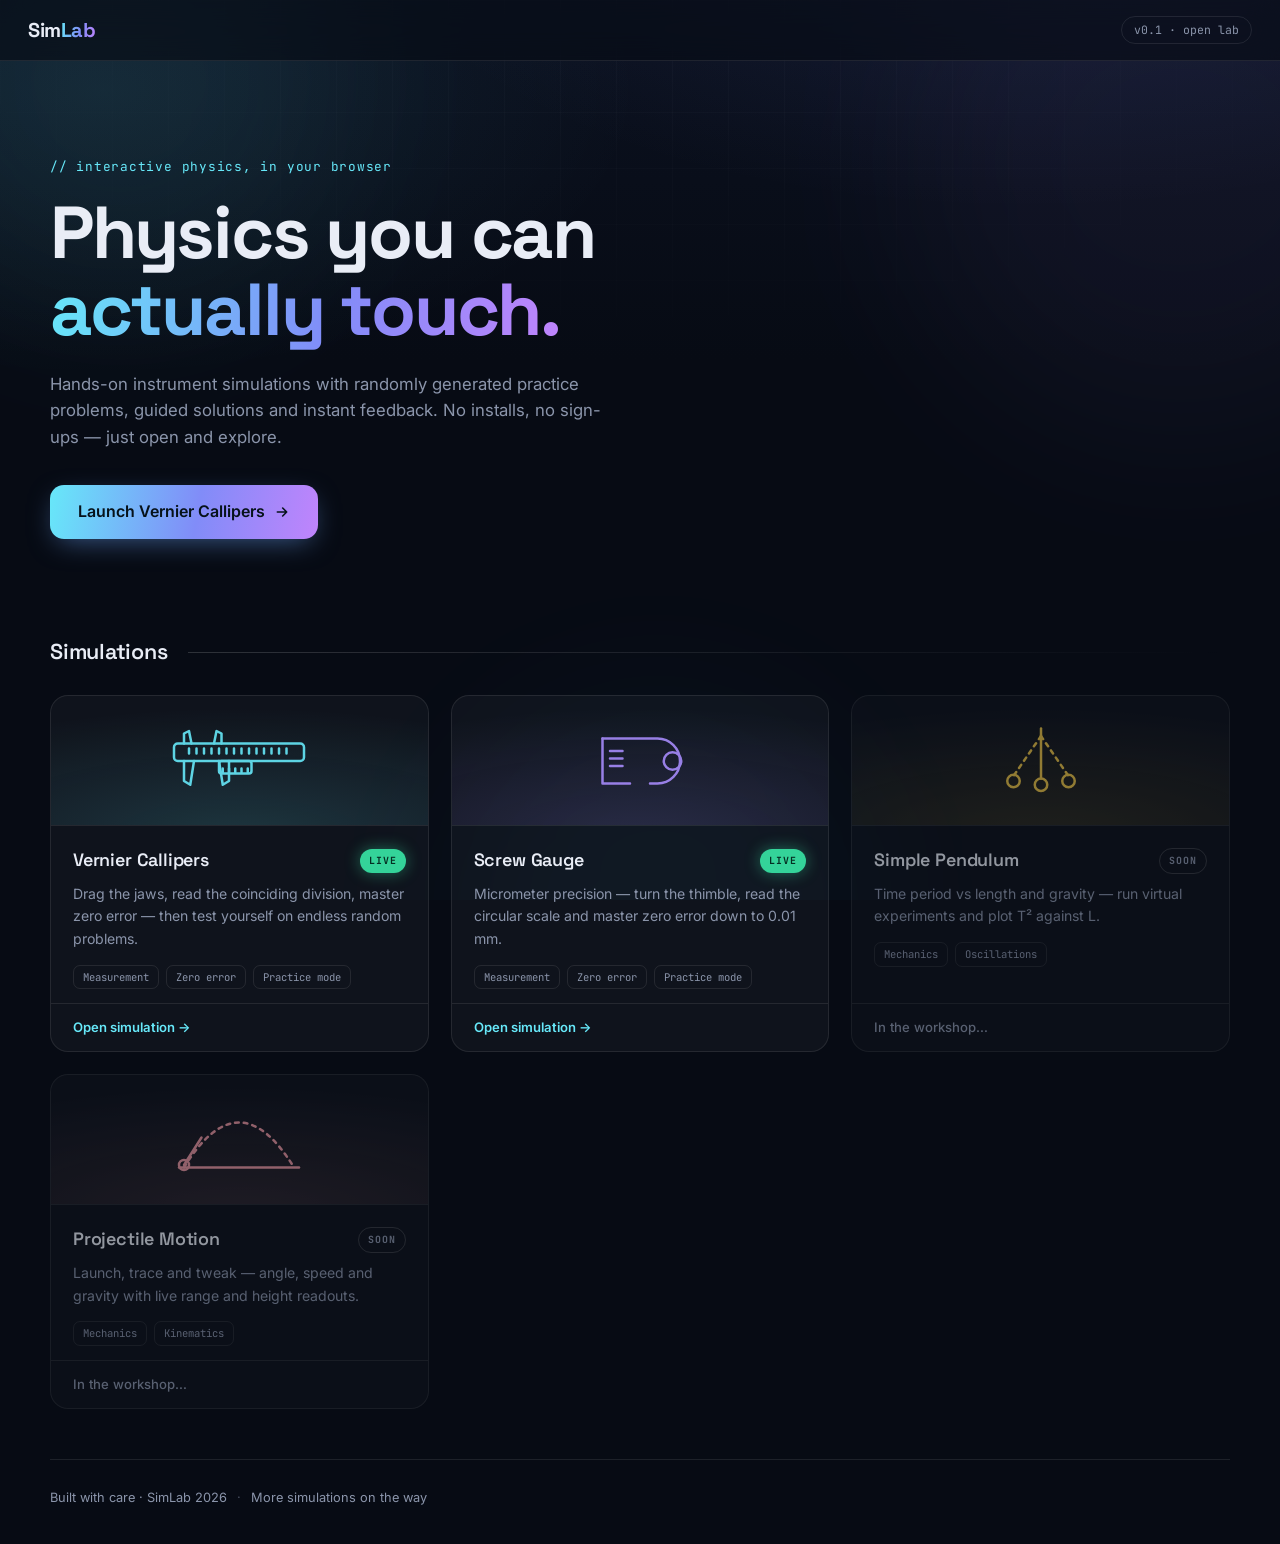
==== index.html @ 89badfee "committed by user" ====
<!DOCTYPE html>
<html lang="en">
<head>
<meta charset="UTF-8">
<meta name="viewport" content="width=device-width, initial-scale=1.0">
<title>SimLab — Interactive Physics Simulations</title>
<link rel="icon" href="data:image/svg+xml,%3Csvg xmlns='http://www.w3.org/2000/svg' viewBox='0 0 100 100'%3E%3Ctext y='.9em' font-size='90'%3E%F0%9F%93%90%3C/text%3E%3C/svg%3E">
<link rel="preconnect" href="https://fonts.googleapis.com">
<link rel="preconnect" href="https://fonts.gstatic.com" crossorigin>
<link href="https://fonts.googleapis.com/css2?family=Inter:wght@400;500;600;700&family=JetBrains+Mono:wght@500;700&family=Space+Grotesk:wght@500;600;700&display=swap" rel="stylesheet">
<link rel="stylesheet" href="assets/site.css">
</head>
<body>

<div class="bg-orbs" aria-hidden="true">
  <div class="orb orb-a"></div>
  <div class="orb orb-b"></div>
  <div class="orb orb-c"></div>
</div>

<nav class="nav">
  <a class="logo" href="index.html">Sim<span>Lab</span></a>
  <div class="nav-right">
    <span class="nav-tag">v0.1 · open lab</span>
  </div>
</nav>

<header class="hero container">
  <div class="hero-kicker">// interactive physics, in your browser</div>
  <h1>Physics you can<br><em>actually touch.</em></h1>
  <p class="hero-sub">Hands-on instrument simulations with randomly generated practice problems,
  guided solutions and instant feedback. No installs, no sign-ups — just open and explore.</p>
  <a class="btn btn-primary hero-cta" href="sims/vernier-caliper/index.html">
    Launch Vernier Callipers
    <svg width="16" height="16" viewBox="0 0 24 24" fill="none" stroke="currentColor" stroke-width="2.4" stroke-linecap="round" stroke-linejoin="round"><path d="M5 12h14M13 6l6 6-6 6"/></svg>
  </a>
</header>

<main class="container">
  <div class="section-head">
    <h2>Simulations</h2>
    <span class="section-line"></span>
  </div>

  <div class="sim-grid">

    <a class="sim-card live" href="sims/vernier-caliper/index.html">
      <div class="card-art art-teal">
        <svg viewBox="0 0 120 64" fill="none" stroke="currentColor" stroke-width="2" stroke-linecap="round" stroke-linejoin="round">
          <rect x="8" y="18" width="104" height="14" rx="3"/>
          <path d="M16 32v16l5 3 3-19"/>
          <path d="M52 32v16l-5 3-3-19"/>
          <path d="M16 18v-8l4-2 2 10"/>
          <path d="M46 18v-8l-4-2-2 10"/>
          <rect x="44" y="32" width="26" height="10" rx="2"/>
          <path d="M20 26v-4M26 26v-4M32 26v-4M38 26v-4M44 26v-4M50 26v-4M56 26v-4M62 26v-4M68 26v-4M74 26v-4M80 26v-4M86 26v-4M92 26v-4M98 26v-4"/>
          <path d="M47 38v3M52 38v3M57 38v3M62 38v3M67 38v3"/>
        </svg>
      </div>
      <div class="card-body">
        <div class="card-top">
          <h3>Vernier Callipers</h3>
          <span class="badge badge-live">LIVE</span>
        </div>
        <p>Drag the jaws, read the coinciding division, master zero error — then test yourself on endless random problems.</p>
        <div class="card-tags">
          <span>Measurement</span><span>Zero error</span><span>Practice mode</span>
        </div>
      </div>
      <div class="card-go">Open simulation →</div>
    </a>

    <a class="sim-card live" href="sims/screw-gauge/index.html">
      <div class="card-art art-violet">
        <svg viewBox="0 0 120 64" fill="none" stroke="currentColor" stroke-width="2" stroke-linecap="round" stroke-linejoin="round">
          <path d="M30 14h44a12 12 0 0 1 0 36h-6"/>
          <path d="M30 14v36h22"/>
          <path d="M36 24h10M36 30h10M36 36h10"/>
          <circle cx="86" cy="32" r="7"/>
        </svg>
      </div>
      <div class="card-body">
        <div class="card-top">
          <h3>Screw Gauge</h3>
          <span class="badge badge-live">LIVE</span>
        </div>
        <p>Micrometer precision — turn the thimble, read the circular scale and master zero error down to 0.01 mm.</p>
        <div class="card-tags"><span>Measurement</span><span>Zero error</span><span>Practice mode</span></div>
      </div>
      <div class="card-go">Open simulation →</div>
    </a>

    <div class="sim-card soon">
      <div class="card-art art-amber">
        <svg viewBox="0 0 120 64" fill="none" stroke="currentColor" stroke-width="2" stroke-linecap="round" stroke-linejoin="round">
          <path d="M60 6v6"/>
          <path d="M60 12 38 44M60 12l22 32" stroke-dasharray="3 4"/>
          <path d="M60 12 60 46" />
          <circle cx="38" cy="48" r="5"/>
          <circle cx="82" cy="48" r="5"/>
          <circle cx="60" cy="51" r="5"/>
        </svg>
      </div>
      <div class="card-body">
        <div class="card-top">
          <h3>Simple Pendulum</h3>
          <span class="badge badge-soon">SOON</span>
        </div>
        <p>Time period vs length and gravity — run virtual experiments and plot T² against L.</p>
        <div class="card-tags"><span>Mechanics</span><span>Oscillations</span></div>
      </div>
      <div class="card-go">In the workshop…</div>
    </div>

    <div class="sim-card soon">
      <div class="card-art art-rose">
        <svg viewBox="0 0 120 64" fill="none" stroke="currentColor" stroke-width="2" stroke-linecap="round" stroke-linejoin="round">
          <path d="M12 54h96"/>
          <path d="M16 54Q60 -18 104 54" stroke-dasharray="3 4"/>
          <circle cx="16" cy="52" r="4"/>
          <path d="M16 52l14-22" />
        </svg>
      </div>
      <div class="card-body">
        <div class="card-top">
          <h3>Projectile Motion</h3>
          <span class="badge badge-soon">SOON</span>
        </div>
        <p>Launch, trace and tweak — angle, speed and gravity with live range and height readouts.</p>
        <div class="card-tags"><span>Mechanics</span><span>Kinematics</span></div>
      </div>
      <div class="card-go">In the workshop…</div>
    </div>

  </div>
</main>

<footer class="footer container">
  <span>Built with care · SimLab 2026</span>
  <span class="foot-dot">·</span>
  <span>More simulations on the way</span>
</footer>

</body>
</html>
---- assets/site.css ----
/* ============ SimLab — shared base ============ */
:root {
  --bg: #070b14;
  --bg-2: #0b1120;
  --card: rgba(255, 255, 255, 0.035);
  --card-hover: rgba(255, 255, 255, 0.06);
  --line: rgba(255, 255, 255, 0.09);
  --line-strong: rgba(255, 255, 255, 0.16);
  --txt: #e9edf6;
  --mut: #8b95ab;
  --acc: #67e8f9;
  --acc-2: #a78bfa;
  --ok: #34d399;
  --err: #fb7185;
  --warn: #fbbf24;
  --grad: linear-gradient(100deg, #67e8f9, #818cf8 55%, #c084fc);
  --font-head: "Space Grotesk", "Inter", sans-serif;
  --font-body: "Inter", system-ui, sans-serif;
  --font-mono: "JetBrains Mono", ui-monospace, monospace;
  --radius: 18px;
  --shadow: 0 18px 50px -12px rgba(0, 0, 0, 0.55);
}

* { margin: 0; padding: 0; box-sizing: border-box; }

html { scroll-behavior: smooth; }

body {
  background: var(--bg);
  color: var(--txt);
  font-family: var(--font-body);
  font-size: 16px;
  line-height: 1.6;
  min-height: 100vh;
  overflow-x: hidden;
  -webkit-font-smoothing: antialiased;
}

::selection { background: rgba(103, 232, 249, 0.25); }

/* scrollbar */
::-webkit-scrollbar { width: 10px; height: 10px; }
::-webkit-scrollbar-track { background: var(--bg); }
::-webkit-scrollbar-thumb { background: #232c40; border-radius: 6px; border: 2px solid var(--bg); }
::-webkit-scrollbar-thumb:hover { background: #2f3a55; }

/* ============ ambient background ============ */
.bg-orbs {
  position: fixed; inset: 0;
  z-index: -1;
  overflow: hidden;
  background:
    radial-gradient(1100px 500px at 80% -10%, rgba(129, 140, 248, 0.10), transparent 60%),
    radial-gradient(900px 480px at 8% 10%, rgba(103, 232, 249, 0.08), transparent 60%),
    linear-gradient(180deg, var(--bg-2), var(--bg) 40%);
}
.bg-orbs::after {
  content: "";
  position: absolute; inset: 0;
  background-image:
    linear-gradient(rgba(255,255,255,0.025) 1px, transparent 1px),
    linear-gradient(90deg, rgba(255,255,255,0.025) 1px, transparent 1px);
  background-size: 56px 56px;
  mask-image: radial-gradient(ellipse 90% 60% at 50% 0%, black 10%, transparent 75%);
}
.orb { position: absolute; border-radius: 50%; filter: blur(90px); opacity: 0.5; }
.orb-a { width: 480px; height: 480px; background: rgba(103, 232, 249, 0.10); top: -160px; left: -120px; animation: drift 26s ease-in-out infinite alternate; }
.orb-b { width: 560px; height: 560px; background: rgba(167, 139, 250, 0.10); top: -120px; right: -180px; animation: drift 32s ease-in-out infinite alternate-reverse; }
.orb-c { width: 420px; height: 420px; background: rgba(56, 189, 248, 0.07); bottom: -220px; left: 35%; animation: drift 38s ease-in-out infinite alternate; }
@keyframes drift {
  from { transform: translate(0, 0) scale(1); }
  to   { transform: translate(60px, 40px) scale(1.12); }
}

/* ============ layout ============ */
.container {
  width: min(1180px, calc(100% - 48px));
  margin-inline: auto;
}

/* ============ nav ============ */
.nav {
  position: sticky; top: 0;
  z-index: 50;
  display: flex; align-items: center; justify-content: space-between;
  padding: 14px 28px;
  background: rgba(7, 11, 20, 0.65);
  backdrop-filter: blur(14px);
  -webkit-backdrop-filter: blur(14px);
  border-bottom: 1px solid var(--line);
}
.logo {
  font-family: var(--font-head);
  font-weight: 700;
  font-size: 1.25rem;
  letter-spacing: -0.02em;
  color: var(--txt);
  text-decoration: none;
}
.logo span {
  background: var(--grad);
  -webkit-background-clip: text;
  background-clip: text;
  color: transparent;
}
.nav-right { display: flex; align-items: center; gap: 14px; }
.nav-tag {
  font-family: var(--font-mono);
  font-size: 0.72rem;
  color: var(--mut);
  border: 1px solid var(--line);
  border-radius: 999px;
  padding: 4px 12px;
}
.nav-back {
  display: inline-flex; align-items: center; gap: 8px;
  font-size: 0.85rem; font-weight: 500;
  color: var(--mut);
  text-decoration: none;
  padding: 6px 14px;
  border: 1px solid var(--line);
  border-radius: 999px;
  transition: color 0.2s, border-color 0.2s, background 0.2s;
}
.nav-back:hover { color: var(--txt); border-color: var(--line-strong); background: var(--card); }

/* ============ buttons ============ */
.btn {
  display: inline-flex; align-items: center; justify-content: center; gap: 9px;
  font-family: var(--font-body);
  font-weight: 600;
  font-size: 0.92rem;
  padding: 11px 22px;
  border-radius: 12px;
  border: 1px solid var(--line);
  background: var(--card);
  color: var(--txt);
  cursor: pointer;
  text-decoration: none;
  transition: transform 0.15s ease, box-shadow 0.2s ease, background 0.2s, border-color 0.2s, opacity 0.2s;
  user-select: none;
}
.btn:hover { background: var(--card-hover); border-color: var(--line-strong); transform: translateY(-1px); }
.btn:active { transform: translateY(0px) scale(0.985); }
.btn:disabled { opacity: 0.45; pointer-events: none; }
.btn-primary {
  background: var(--grad);
  border: none;
  color: #06121a;
  box-shadow: 0 8px 28px -8px rgba(110, 168, 254, 0.55);
}
.btn-primary:hover { background: var(--grad); filter: brightness(1.08); box-shadow: 0 12px 32px -8px rgba(110, 168, 254, 0.7); }
.btn-ghost { background: transparent; }
.btn-sm { padding: 8px 14px; font-size: 0.82rem; border-radius: 10px; }

/* ============ hero (hub) ============ */
.hero { padding: 96px 0 70px; text-align: left; }
.hero-kicker {
  font-family: var(--font-mono);
  font-size: 0.8rem;
  color: var(--acc);
  letter-spacing: 0.06em;
  margin-bottom: 18px;
}
.hero h1 {
  font-family: var(--font-head);
  font-size: clamp(2.6rem, 6.4vw, 4.6rem);
  font-weight: 700;
  line-height: 1.04;
  letter-spacing: -0.03em;
}
.hero h1 em {
  font-style: normal;
  background: var(--grad);
  -webkit-background-clip: text;
  background-clip: text;
  color: transparent;
}
.hero-sub {
  max-width: 560px;
  margin-top: 22px;
  color: var(--mut);
  font-size: 1.05rem;
}
.hero-cta { margin-top: 34px; padding: 14px 28px; font-size: 1rem; border-radius: 14px; }

/* ============ section head ============ */
.section-head { display: flex; align-items: center; gap: 20px; margin: 26px 0 26px; }
.section-head h2 {
  font-family: var(--font-head);
  font-size: 1.35rem;
  font-weight: 600;
  letter-spacing: -0.01em;
}
.section-line { flex: 1; height: 1px; background: linear-gradient(90deg, var(--line-strong), transparent); }

/* ============ sim cards ============ */
.sim-grid {
  display: grid;
  grid-template-columns: repeat(auto-fill, minmax(300px, 1fr));
  gap: 22px;
  padding-bottom: 30px;
}
.sim-card {
  position: relative;
  display: flex; flex-direction: column;
  border: 1px solid var(--line);
  border-radius: var(--radius);
  background: var(--card);
  overflow: hidden;
  text-decoration: none;
  color: var(--txt);
  transition: transform 0.25s ease, border-color 0.25s, box-shadow 0.25s, background 0.25s;
}
.sim-card.live:hover {
  transform: translateY(-5px);
  border-color: rgba(103, 232, 249, 0.4);
  background: var(--card-hover);
  box-shadow: var(--shadow), 0 0 0 1px rgba(103, 232, 249, 0.15);
}
.sim-card.soon { opacity: 0.62; }
.card-art {
  height: 130px;
  display: grid; place-items: center;
  border-bottom: 1px solid var(--line);
}
.card-art svg { width: 150px; height: 80px; opacity: 0.9; }
.art-teal   { color: #67e8f9; background: radial-gradient(420px 130px at 50% 110%, rgba(103,232,249,0.16), transparent); }
.art-violet { color: #a78bfa; background: radial-gradient(420px 130px at 50% 110%, rgba(167,139,250,0.16), transparent); }
.art-amber  { color: #fcd34d; background: radial-gradient(420px 130px at 50% 110%, rgba(252,211,77,0.13), transparent); }
.art-rose   { color: #fda4af; background: radial-gradient(420px 130px at 50% 110%, rgba(253,164,175,0.13), transparent); }
.card-body { padding: 20px 22px 14px; flex: 1; }
.card-top { display: flex; align-items: center; justify-content: space-between; gap: 10px; margin-bottom: 8px; }
.card-top h3 { font-family: var(--font-head); font-size: 1.12rem; font-weight: 600; letter-spacing: -0.01em; }
.badge {
  font-family: var(--font-mono);
  font-size: 0.62rem;
  font-weight: 700;
  letter-spacing: 0.1em;
  padding: 4px 9px;
  border-radius: 999px;
}
.badge-live { color: #052e22; background: var(--ok); box-shadow: 0 0 16px rgba(52, 211, 153, 0.45); }
.badge-soon { color: var(--mut); border: 1px solid var(--line-strong); }
.card-body p { font-size: 0.88rem; color: var(--mut); }
.card-tags { display: flex; flex-wrap: wrap; gap: 7px; margin-top: 14px; }
.card-tags span {
  font-family: var(--font-mono);
  font-size: 0.66rem;
  color: var(--mut);
  border: 1px solid var(--line);
  padding: 3px 9px;
  border-radius: 7px;
}
.card-go {
  padding: 13px 22px;
  font-size: 0.82rem;
  font-weight: 600;
  color: var(--acc);
  border-top: 1px solid var(--line);
  transition: padding-left 0.2s ease;
}
.sim-card.soon .card-go { color: var(--mut); font-weight: 500; }
.sim-card.live:hover .card-go { padding-left: 28px; }

/* ============ footer ============ */
.footer {
  display: flex; align-items: center; gap: 10px;
  padding: 28px 0 36px;
  color: var(--mut);
  font-size: 0.8rem;
  border-top: 1px solid var(--line);
  margin-top: 20px;
}
.foot-dot { opacity: 0.5; }

@media (max-width: 640px) {
  .hero { padding: 64px 0 50px; }
  .nav { padding: 12px 18px; }
  .container { width: calc(100% - 32px); }
}
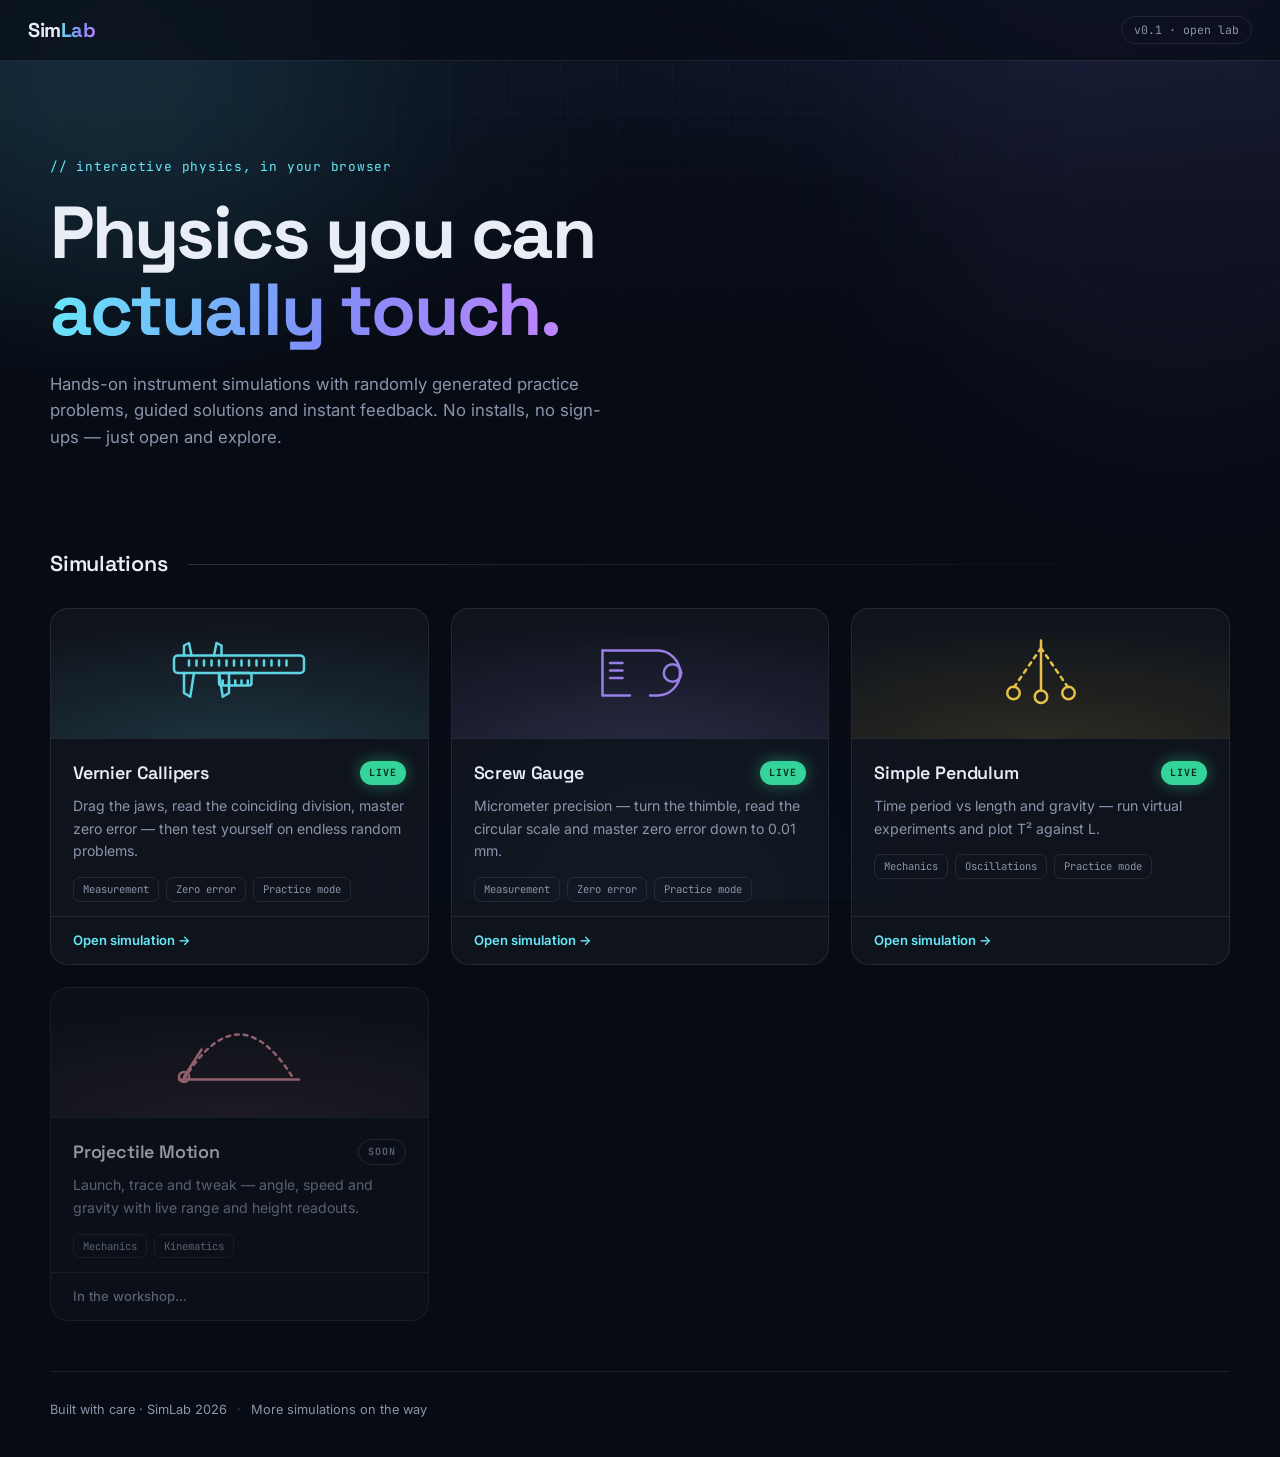
==== commit cb2b4c05: "committed by user" ====
--- a/index.html
+++ b/index.html
@@ -30,10 +30,6 @@
   <h1>Physics you can<br><em>actually touch.</em></h1>
   <p class="hero-sub">Hands-on instrument simulations with randomly generated practice problems,
   guided solutions and instant feedback. No installs, no sign-ups — just open and explore.</p>
-  <a class="btn btn-primary hero-cta" href="sims/vernier-caliper/index.html">
-    Launch Vernier Callipers
-    <svg width="16" height="16" viewBox="0 0 24 24" fill="none" stroke="currentColor" stroke-width="2.4" stroke-linecap="round" stroke-linejoin="round"><path d="M5 12h14M13 6l6 6-6 6"/></svg>
-  </a>
 </header>
 
 <main class="container">
@@ -90,7 +86,7 @@
       <div class="card-go">Open simulation →</div>
     </a>
 
-    <div class="sim-card soon">
+    <a class="sim-card live" href="sims/simple-pendulum/index.html">
       <div class="card-art art-amber">
         <svg viewBox="0 0 120 64" fill="none" stroke="currentColor" stroke-width="2" stroke-linecap="round" stroke-linejoin="round">
           <path d="M60 6v6"/>
@@ -104,13 +100,13 @@
       <div class="card-body">
         <div class="card-top">
           <h3>Simple Pendulum</h3>
-          <span class="badge badge-soon">SOON</span>
+          <span class="badge badge-live">LIVE</span>
         </div>
         <p>Time period vs length and gravity — run virtual experiments and plot T² against L.</p>
-        <div class="card-tags"><span>Mechanics</span><span>Oscillations</span></div>
+        <div class="card-tags"><span>Mechanics</span><span>Oscillations</span><span>Practice mode</span></div>
       </div>
-      <div class="card-go">In the workshop…</div>
-    </div>
+      <div class="card-go">Open simulation →</div>
+    </a>
 
     <div class="sim-card soon">
       <div class="card-art art-rose">
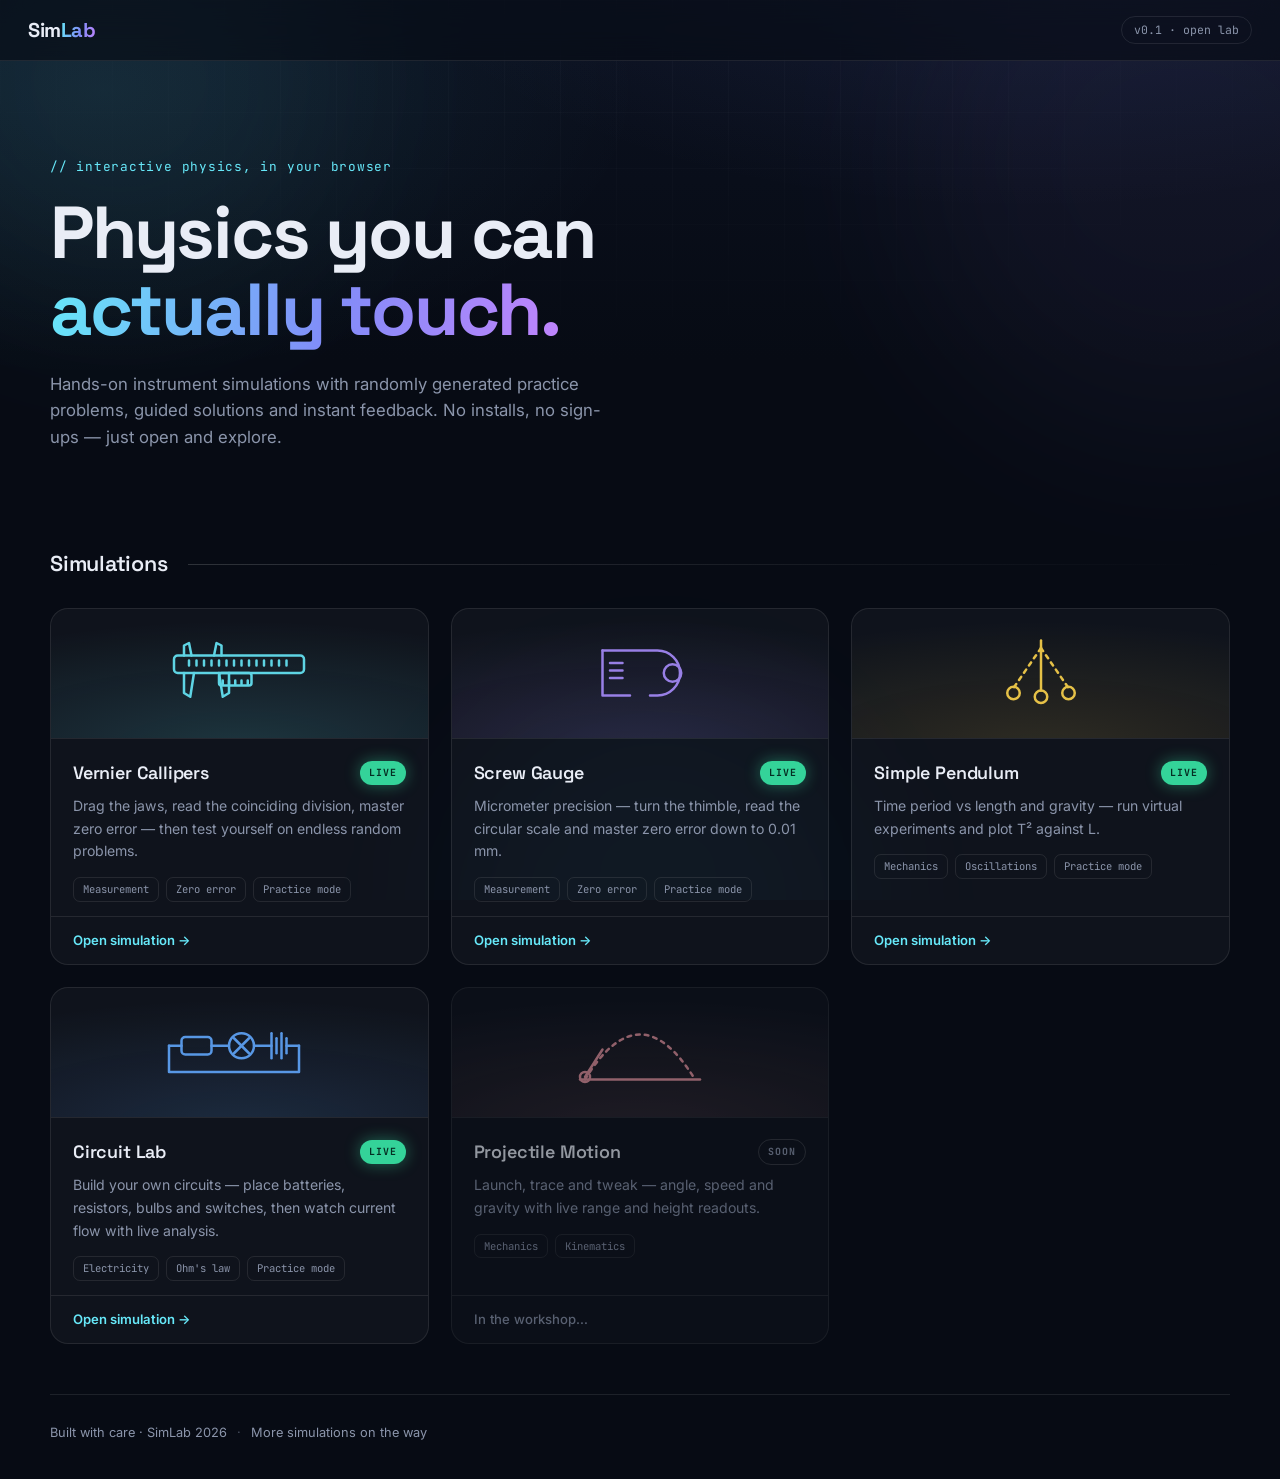
==== commit 07ec6364: "Add Circuit Lab simulation — interactive circuit builder with MNA solver Build circuits with batteri" ====
--- a/index.html
+++ b/index.html
@@ -108,6 +108,34 @@
       <div class="card-go">Open simulation →</div>
     </a>
 
+    <a class="sim-card live" href="sims/circuit-lab/index.html">
+      <div class="card-art art-blue">
+        <svg viewBox="0 0 120 64" fill="none" stroke="currentColor" stroke-width="2" stroke-linecap="round" stroke-linejoin="round">
+          <rect x="14" y="20" width="24" height="14" rx="3"/>
+          <line x1="38" y1="27" x2="52" y2="27"/>
+          <circle cx="62" cy="27" r="10"/>
+          <path d="M56 21l12 12M56 33l12-12"/>
+          <line x1="72" y1="27" x2="86" y2="27"/>
+          <line x1="86" y1="17" x2="86" y2="37"/>
+          <line x1="90" y1="21" x2="90" y2="33"/>
+          <line x1="94" y1="17" x2="94" y2="37"/>
+          <line x1="98" y1="21" x2="98" y2="33"/>
+          <line x1="98" y1="27" x2="108" y2="27"/>
+          <line x1="14" y1="27" x2="4" y2="27"/>
+          <path d="M4 27V48h104V27"/>
+        </svg>
+      </div>
+      <div class="card-body">
+        <div class="card-top">
+          <h3>Circuit Lab</h3>
+          <span class="badge badge-live">LIVE</span>
+        </div>
+        <p>Build your own circuits — place batteries, resistors, bulbs and switches, then watch current flow with live analysis.</p>
+        <div class="card-tags"><span>Electricity</span><span>Ohm's law</span><span>Practice mode</span></div>
+      </div>
+      <div class="card-go">Open simulation →</div>
+    </a>
+
     <div class="sim-card soon">
       <div class="card-art art-rose">
         <svg viewBox="0 0 120 64" fill="none" stroke="currentColor" stroke-width="2" stroke-linecap="round" stroke-linejoin="round">
--- a/assets/site.css
+++ b/assets/site.css
@@ -229,6 +229,7 @@
 .art-violet { color: #a78bfa; background: radial-gradient(420px 130px at 50% 110%, rgba(167,139,250,0.16), transparent); }
 .art-amber  { color: #fcd34d; background: radial-gradient(420px 130px at 50% 110%, rgba(252,211,77,0.13), transparent); }
 .art-rose   { color: #fda4af; background: radial-gradient(420px 130px at 50% 110%, rgba(253,164,175,0.13), transparent); }
+.art-blue   { color: #60a5fa; background: radial-gradient(420px 130px at 50% 110%, rgba(96,165,250,0.16), transparent); }
 .card-body { padding: 20px 22px 14px; flex: 1; }
 .card-top { display: flex; align-items: center; justify-content: space-between; gap: 10px; margin-bottom: 8px; }
 .card-top h3 { font-family: var(--font-head); font-size: 1.12rem; font-weight: 600; letter-spacing: -0.01em; }
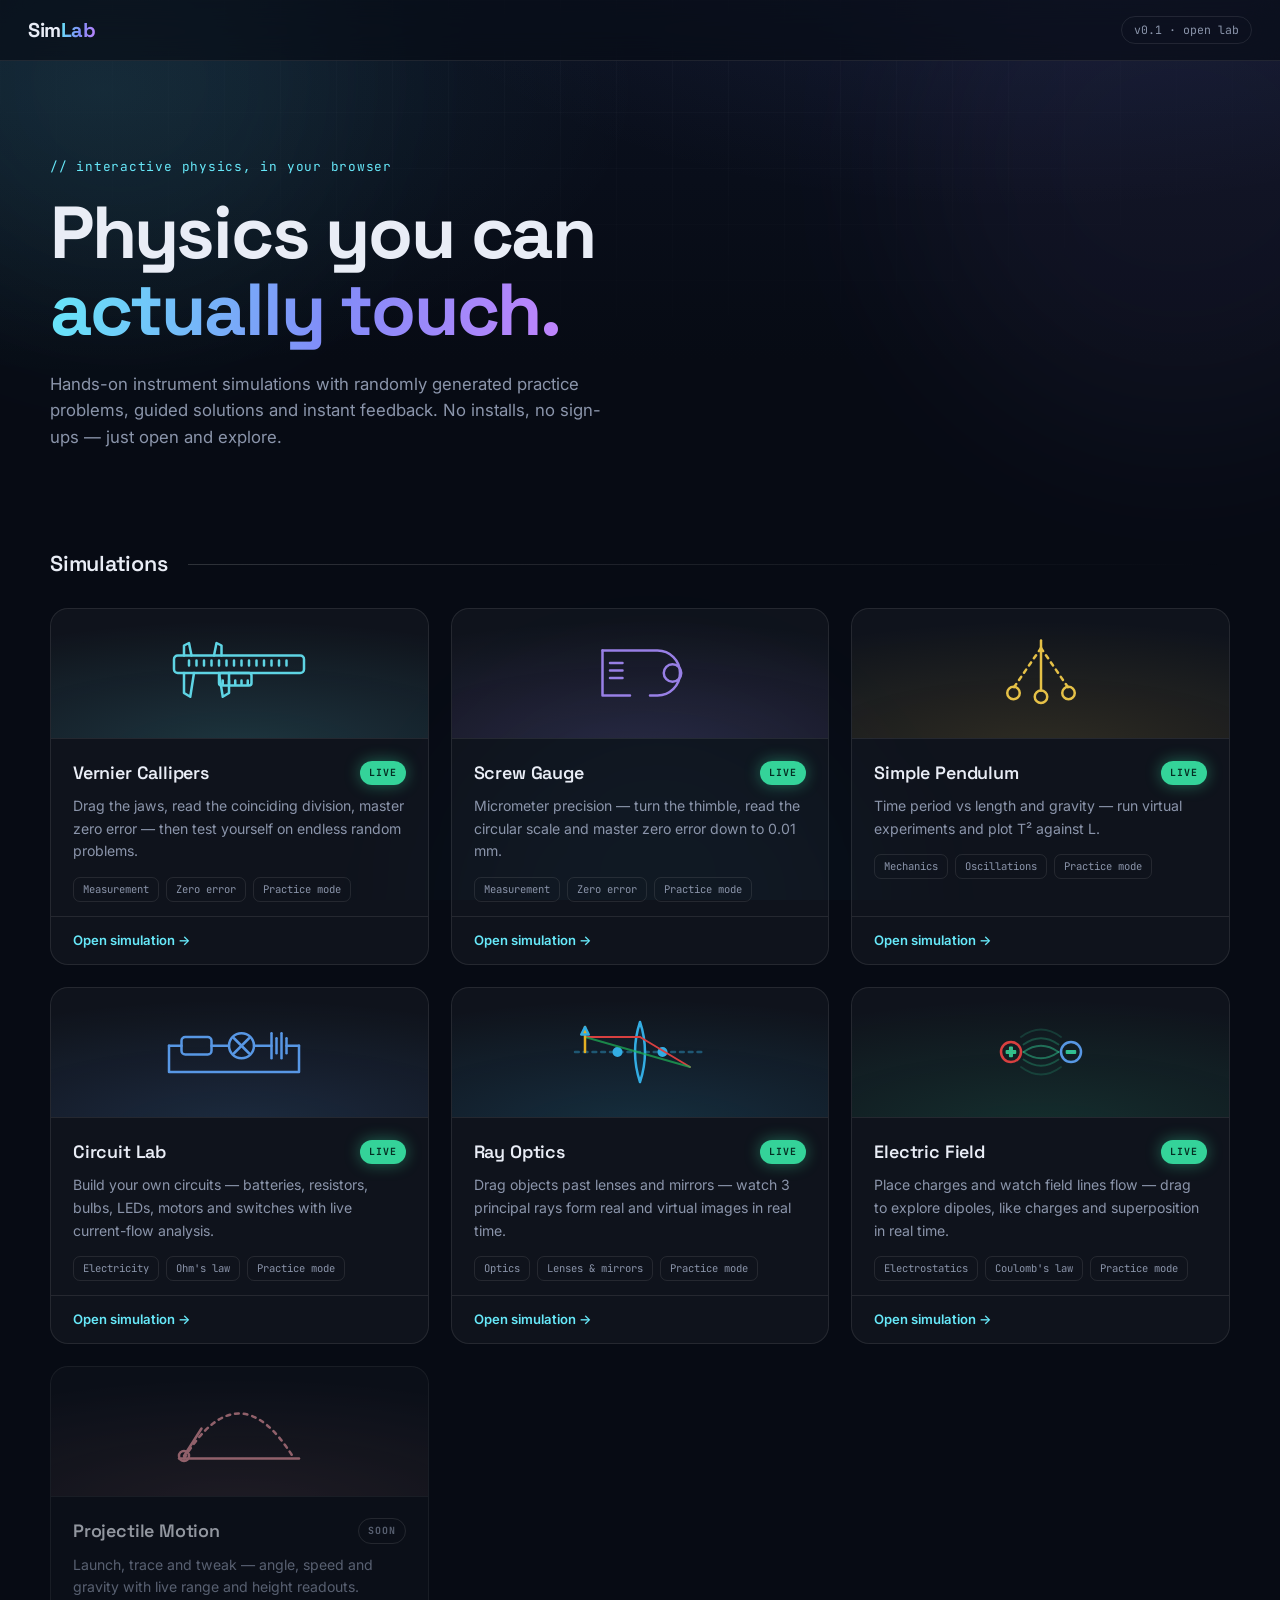
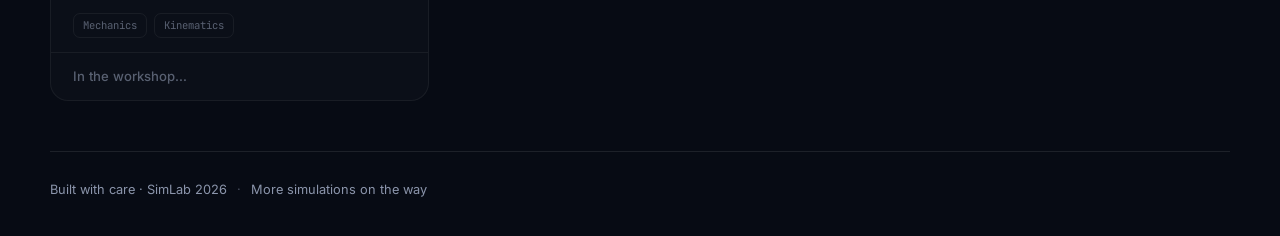
==== commit 4e2695ee: "Add LED/Motor to Circuit Lab, new Ray Optics and Electric Field sims Circuit Lab: LED component with" ====
--- a/index.html
+++ b/index.html
@@ -130,8 +130,59 @@
           <h3>Circuit Lab</h3>
           <span class="badge badge-live">LIVE</span>
         </div>
-        <p>Build your own circuits — place batteries, resistors, bulbs and switches, then watch current flow with live analysis.</p>
+        <p>Build your own circuits — batteries, resistors, bulbs, LEDs, motors and switches with live current-flow analysis.</p>
         <div class="card-tags"><span>Electricity</span><span>Ohm's law</span><span>Practice mode</span></div>
+      </div>
+      <div class="card-go">Open simulation →</div>
+    </a>
+
+    <a class="sim-card live" href="sims/optics/index.html">
+      <div class="card-art art-sky">
+        <svg viewBox="0 0 120 64" fill="none" stroke="currentColor" stroke-width="2" stroke-linecap="round" stroke-linejoin="round">
+          <line x1="8" y1="32" x2="112" y2="32" stroke-dasharray="3 4" opacity="0.4"/>
+          <path d="M60 8Q68 32 60 56Q52 32 60 8Z" fill="currentColor" fill-opacity="0.08"/>
+          <circle cx="42" cy="32" r="3" fill="currentColor"/>
+          <circle cx="78" cy="32" r="3" fill="currentColor"/>
+          <line x1="16" y1="20" x2="60" y2="20" stroke="#ef4444" stroke-width="1.5"/>
+          <line x1="60" y1="20" x2="100" y2="44" stroke="#ef4444" stroke-width="1.5"/>
+          <line x1="16" y1="20" x2="100" y2="44" stroke="#22c55e" stroke-width="1.5" opacity="0.7"/>
+          <line x1="16" y1="12" x2="16" y2="32" stroke="#fbbf24" stroke-width="2"/>
+          <polygon points="16,12 13,18 19,18" fill="#fbbf24"/>
+        </svg>
+      </div>
+      <div class="card-body">
+        <div class="card-top">
+          <h3>Ray Optics</h3>
+          <span class="badge badge-live">LIVE</span>
+        </div>
+        <p>Drag objects past lenses and mirrors — watch 3 principal rays form real and virtual images in real time.</p>
+        <div class="card-tags"><span>Optics</span><span>Lenses &amp; mirrors</span><span>Practice mode</span></div>
+      </div>
+      <div class="card-go">Open simulation →</div>
+    </a>
+
+    <a class="sim-card live" href="sims/electric-field/index.html">
+      <div class="card-art art-emerald">
+        <svg viewBox="0 0 120 64" fill="none" stroke="currentColor" stroke-width="1.5" stroke-linecap="round" stroke-linejoin="round">
+          <circle cx="36" cy="32" r="8" stroke="#ef4444" stroke-width="2"/>
+          <text x="36" y="36" text-anchor="middle" fill="#ef4444" font-size="14" font-weight="bold">+</text>
+          <circle cx="84" cy="32" r="8" stroke="#60a5fa" stroke-width="2"/>
+          <text x="84" y="36" text-anchor="middle" fill="#60a5fa" font-size="14" font-weight="bold">−</text>
+          <path d="M46 32Q60 22 74 32" opacity="0.5"/>
+          <path d="M46 32Q60 42 74 32" opacity="0.5"/>
+          <path d="M46 26Q60 16 74 26" opacity="0.3"/>
+          <path d="M46 38Q60 48 74 38" opacity="0.3"/>
+          <path d="M44 20Q60 8 76 20" opacity="0.2"/>
+          <path d="M44 44Q60 56 76 44" opacity="0.2"/>
+        </svg>
+      </div>
+      <div class="card-body">
+        <div class="card-top">
+          <h3>Electric Field</h3>
+          <span class="badge badge-live">LIVE</span>
+        </div>
+        <p>Place charges and watch field lines flow — drag to explore dipoles, like charges and superposition in real time.</p>
+        <div class="card-tags"><span>Electrostatics</span><span>Coulomb's law</span><span>Practice mode</span></div>
       </div>
       <div class="card-go">Open simulation →</div>
     </a>
--- a/assets/site.css
+++ b/assets/site.css
@@ -230,6 +230,8 @@
 .art-amber  { color: #fcd34d; background: radial-gradient(420px 130px at 50% 110%, rgba(252,211,77,0.13), transparent); }
 .art-rose   { color: #fda4af; background: radial-gradient(420px 130px at 50% 110%, rgba(253,164,175,0.13), transparent); }
 .art-blue   { color: #60a5fa; background: radial-gradient(420px 130px at 50% 110%, rgba(96,165,250,0.16), transparent); }
+.art-sky    { color: #38bdf8; background: radial-gradient(420px 130px at 50% 110%, rgba(56,189,248,0.16), transparent); }
+.art-emerald{ color: #34d399; background: radial-gradient(420px 130px at 50% 110%, rgba(52,211,153,0.14), transparent); }
 .card-body { padding: 20px 22px 14px; flex: 1; }
 .card-top { display: flex; align-items: center; justify-content: space-between; gap: 10px; margin-bottom: 8px; }
 .card-top h3 { font-family: var(--font-head); font-size: 1.12rem; font-weight: 600; letter-spacing: -0.01em; }
